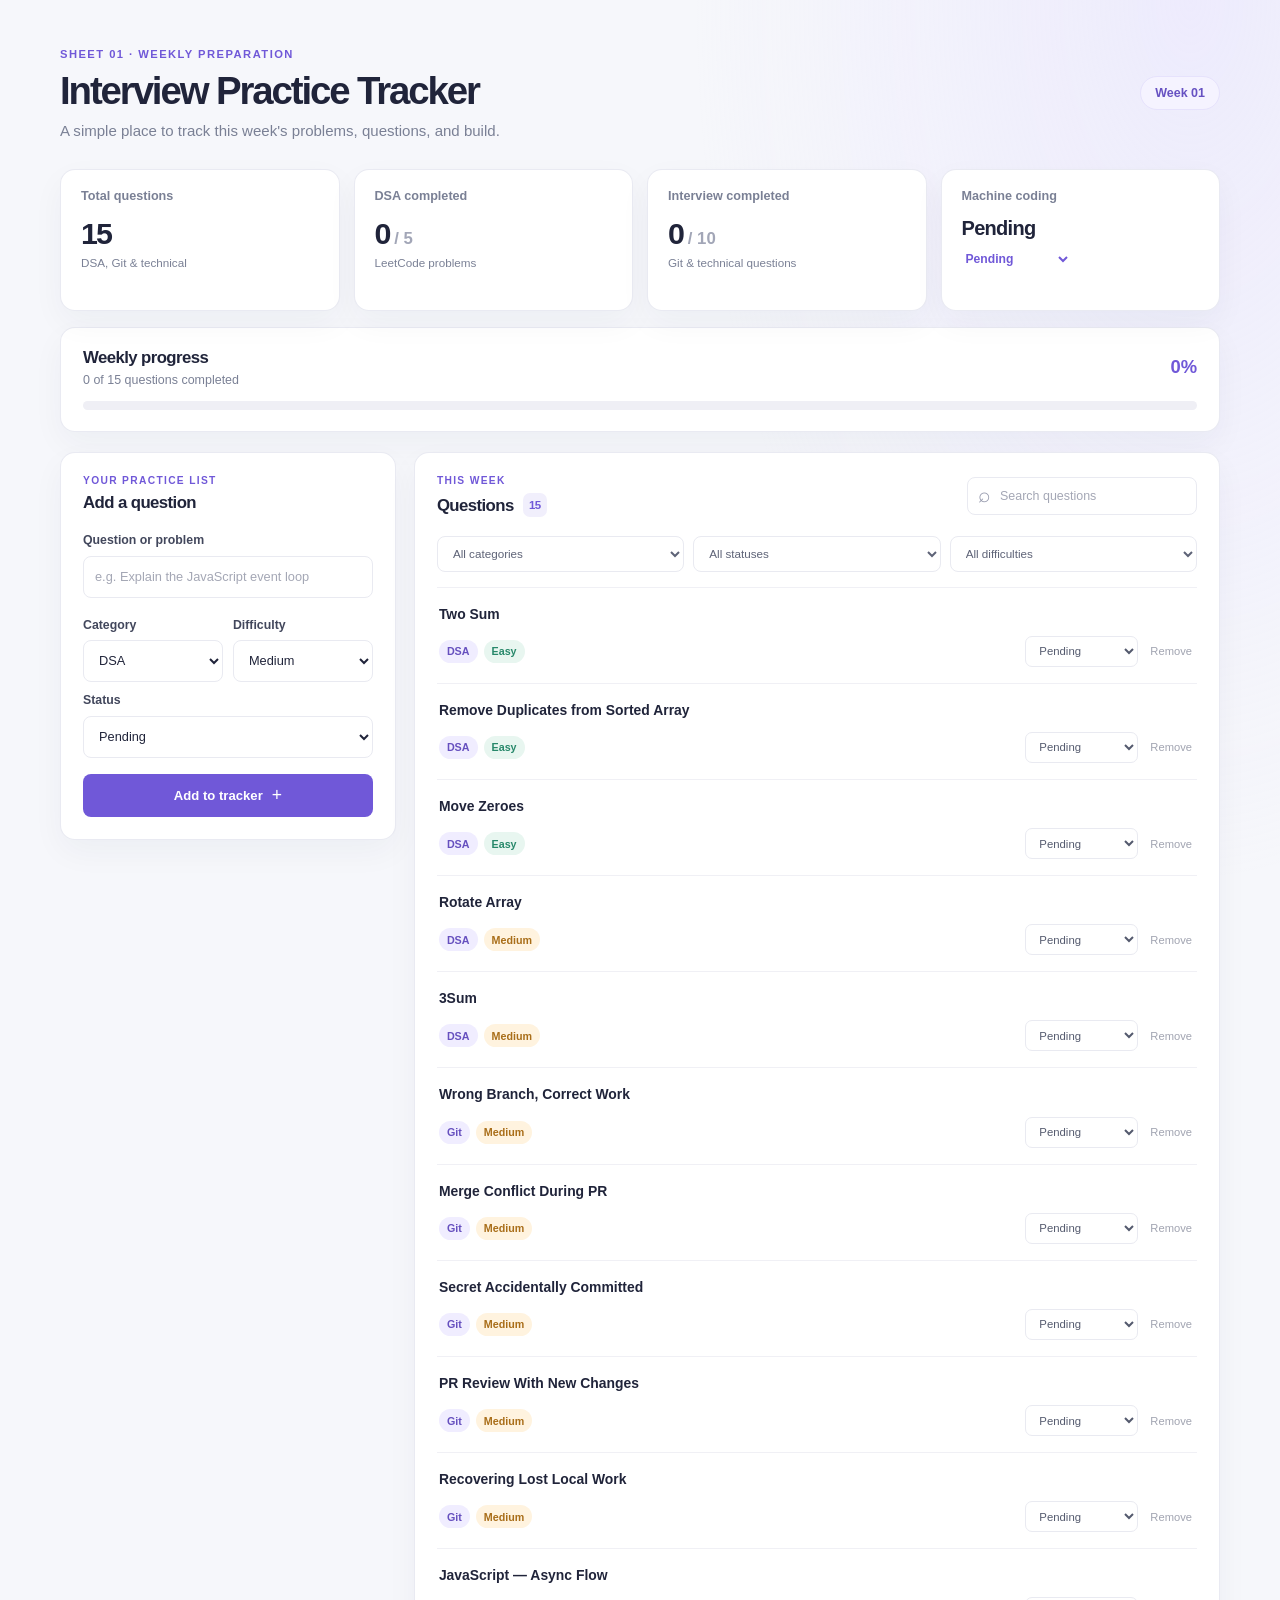
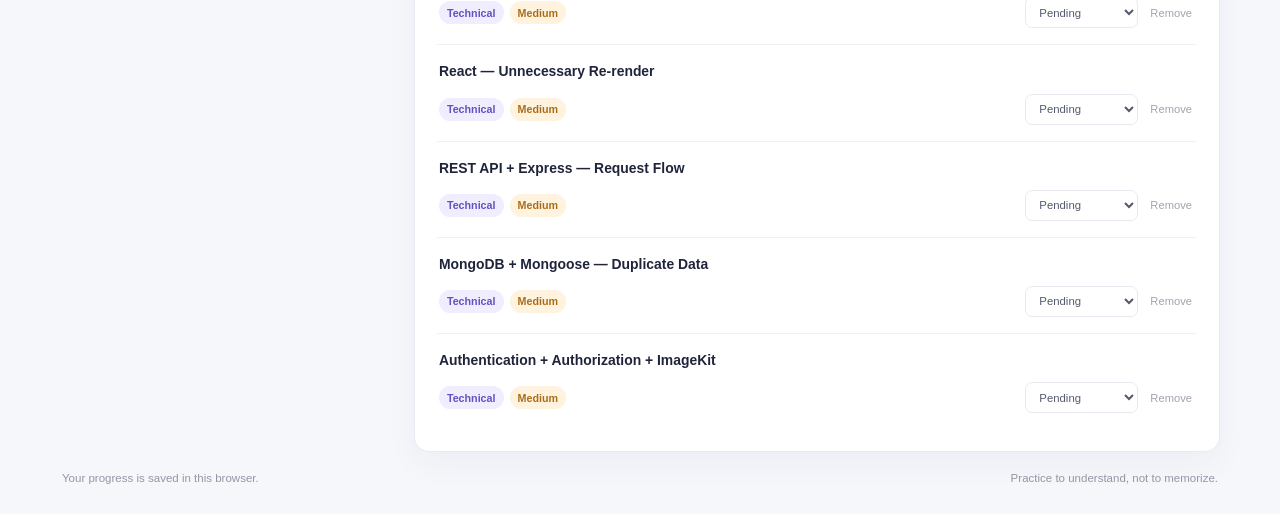
==== dashboard-frontend-machine-coding/index.html @ b96ff873 "completed sheet1" ====
<!doctype html>
<html lang="en">
  <head>
    <meta charset="UTF-8">
    <meta name="viewport" content="width=device-width, initial-scale=1">
    <meta name="theme-color" content="#f6f7fb">
    <title>Interview Practice Tracker</title>
    <link rel="stylesheet" href="styles.css">
    <script src="app.js" defer></script>
  </head>
  <body>
    <main class="page-shell">
      <header class="page-header">
        <div>
          <p class="eyebrow">SHEET 01 · WEEKLY PREPARATION</p>
          <h1>Interview Practice Tracker</h1>
          <p class="intro">A simple place to track this week's problems, questions, and build.</p>
        </div>
        <span class="week-tag">Week 01</span>
      </header>

      <section class="dashboard" aria-label="Weekly dashboard">
        <article class="stat-card">
          <span class="stat-label">Total questions</span>
          <strong class="stat-value" id="total-questions">0</strong>
          <span class="stat-hint">DSA, Git & technical</span>
        </article>
        <article class="stat-card">
          <span class="stat-label">DSA completed</span>
          <strong class="stat-value" id="completed-dsa">0<span class="stat-total"> / 0</span></strong>
          <span class="stat-hint">LeetCode problems</span>
        </article>
        <article class="stat-card">
          <span class="stat-label">Interview completed</span>
          <strong class="stat-value" id="completed-interview">0<span class="stat-total"> / 0</span></strong>
          <span class="stat-hint">Git & technical questions</span>
        </article>
        <article class="stat-card machine-card">
          <span class="stat-label">Machine coding</span>
          <strong class="stat-value" id="machine-status-label">Pending</strong>
          <label class="visually-hidden" for="machine-status">Machine-coding status</label>
          <select id="machine-status" class="machine-select">
            <option value="Pending">Pending</option>
            <option value="In Progress">In Progress</option>
            <option value="Completed">Completed</option>
          </select>
        </article>
      </section>

      <section class="progress-panel" aria-labelledby="progress-heading">
        <div class="progress-copy">
          <div>
            <h2 id="progress-heading">Weekly progress</h2>
            <p id="progress-summary">0 of 0 questions completed</p>
          </div>
          <strong id="progress-percent">0%</strong>
        </div>
        <div
          class="progress-track"
          id="progress-track"
          role="progressbar"
          aria-label="Question completion"
          aria-valuemin="0"
          aria-valuemax="100"
          aria-valuenow="0"
        >
          <span id="progress-fill"></span>
        </div>
      </section>

      <section class="workspace" aria-label="Question tracker">
        <aside class="form-panel">
          <div class="section-heading">
            <p class="eyebrow">YOUR PRACTICE LIST</p>
            <h2>Add a question</h2>
          </div>
          <form id="question-form">
            <label for="question-title">Question or problem</label>
            <input
              id="question-title"
              name="title"
              type="text"
              maxlength="120"
              placeholder="e.g. Explain the JavaScript event loop"
              required
            >
            <p class="field-error" id="form-error" role="alert"></p>

            <div class="form-row">
              <div>
                <label for="question-category">Category</label>
                <select id="question-category" name="category">
                  <option value="DSA">DSA</option>
                  <option value="Git">Git</option>
                  <option value="Technical">Technical</option>
                </select>
              </div>
              <div>
                <label for="question-difficulty">Difficulty</label>
                <select id="question-difficulty" name="difficulty">
                  <option value="Easy">Easy</option>
                  <option value="Medium" selected>Medium</option>
                  <option value="Hard">Hard</option>
                </select>
              </div>
            </div>

            <label for="question-status">Status</label>
            <select id="question-status" name="status">
              <option value="Pending">Pending</option>
              <option value="In Progress">In Progress</option>
              <option value="Completed">Completed</option>
            </select>

            <button class="primary-button" type="submit">Add to tracker <span aria-hidden="true">+</span></button>
          </form>
        </aside>

        <section class="list-panel" aria-labelledby="list-heading">
          <div class="list-header">
            <div class="section-heading">
              <p class="eyebrow">THIS WEEK</p>
              <h2 id="list-heading">Questions <span class="list-count" id="visible-count">0</span></h2>
            </div>
            <label class="search-box">
              <span class="visually-hidden">Search questions</span>
              <span aria-hidden="true">⌕</span>
              <input id="question-search" type="search" placeholder="Search questions">
            </label>
          </div>

          <div class="filters" aria-label="Filter questions">
            <label>
              <span class="visually-hidden">Filter by category</span>
              <select id="filter-category">
                <option value="All">All categories</option>
                <option value="DSA">DSA</option>
                <option value="Git">Git</option>
                <option value="Technical">Technical</option>
              </select>
            </label>
            <label>
              <span class="visually-hidden">Filter by status</span>
              <select id="filter-status">
                <option value="All">All statuses</option>
                <option value="Pending">Pending</option>
                <option value="In Progress">In Progress</option>
                <option value="Completed">Completed</option>
              </select>
            </label>
            <label>
              <span class="visually-hidden">Filter by difficulty</span>
              <select id="filter-difficulty">
                <option value="All">All difficulties</option>
                <option value="Easy">Easy</option>
                <option value="Medium">Medium</option>
                <option value="Hard">Hard</option>
              </select>
            </label>
          </div>

          <p class="storage-message" id="storage-message" role="status" hidden></p>
          <div class="question-list" id="question-list" aria-live="polite"></div>
        </section>
      </section>

      <footer class="page-footer">
        <span>Your progress is saved in this browser.</span>
        <span>Practice to understand, not to memorize.</span>
      </footer>
    </main>
  </body>
</html>
---- dashboard-frontend-machine-coding/styles.css ----
:root {
  color-scheme: light;
  --ink: #20243a;
  --muted: #7a8095;
  --line: #e9eaf1;
  --surface: #ffffff;
  --canvas: #f6f7fb;
  --purple: #7058d8;
  --purple-soft: #f0edff;
  --green: #27886a;
  --green-soft: #e8f6f0;
  --amber: #a96e19;
  --amber-soft: #fff3df;
  --shadow: 0 12px 32px rgba(31, 36, 65, 0.045);
  font-family: "Segoe UI", sans-serif;
  color: var(--ink);
  background: var(--canvas);
  font-synthesis: none;
  text-rendering: optimizeLegibility;
}

* {
  box-sizing: border-box;
}

body {
  min-width: 320px;
  min-height: 100vh;
  margin: 0;
  background:
    radial-gradient(ellipse at 93% 0%, rgba(225, 219, 255, 0.42), transparent 31rem),
    var(--canvas);
}

button,
input,
select {
  font: inherit;
}

button,
select {
  cursor: pointer;
}

.page-shell {
  width: min(1160px, calc(100% - 48px));
  margin: 0 auto;
  padding: 48px 0 30px;
}

.page-header,
.progress-copy,
.list-header,
.question-top,
.question-bottom,
.page-footer {
  display: flex;
  align-items: center;
  justify-content: space-between;
}

.page-header {
  gap: 24px;
  margin-bottom: 30px;
}

.eyebrow {
  margin: 0 0 9px;
  color: var(--purple);
  font-size: 0.7rem;
  font-weight: 700;
  letter-spacing: 0.13em;
}

h1,
h2,
p {
  margin-top: 0;
}

h1,
h2,
.stat-value {
  font-family: "Segoe UI", sans-serif;
}

h1 {
  margin-bottom: 8px;
  font-size: clamp(1.8rem, 4vw, 2.4rem);
  letter-spacing: -0.055em;
  line-height: 1.16;
}

.intro {
  margin: 0;
  color: var(--muted);
  font-size: 0.94rem;
}

.week-tag {
  flex: 0 0 auto;
  padding: 9px 14px;
  border: 1px solid #e6e2fc;
  border-radius: 999px;
  background: #f5f3ff;
  color: #6651c2;
  font-size: 0.78rem;
  font-weight: 700;
}

.dashboard {
  display: grid;
  grid-template-columns: repeat(4, minmax(0, 1fr));
  gap: 14px;
  margin-bottom: 16px;
}

.stat-card,
.progress-panel,
.form-panel,
.list-panel {
  border: 1px solid rgba(231, 232, 241, 0.9);
  border-radius: 15px;
  background: var(--surface);
  box-shadow: var(--shadow);
}

.stat-card {
  min-height: 142px;
  padding: 19px 20px;
}

.stat-label,
.stat-hint {
  display: block;
  color: var(--muted);
  font-size: 0.79rem;
}

.stat-label {
  margin-bottom: 15px;
  font-weight: 600;
}

.stat-value {
  display: block;
  margin-bottom: 4px;
  font-size: 1.9rem;
  font-weight: 800;
  letter-spacing: -0.06em;
  line-height: 1;
}

.stat-total {
  color: #a2a6b7;
  font-size: 1.05rem;
  font-weight: 600;
  letter-spacing: 0;
}

.stat-hint {
  margin-top: 8px;
  font-size: 0.73rem;
}

.machine-card {
  position: relative;
}

.machine-card .stat-value {
  margin-bottom: 9px;
  font-size: 1.25rem;
  letter-spacing: -0.035em;
}

.machine-select {
  max-width: 100%;
  padding: 4px 22px 4px 0;
  border: 0;
  background-color: transparent;
  color: var(--purple);
  font-size: 0.76rem;
  font-weight: 700;
}

.progress-panel {
  padding: 20px 22px 21px;
  margin-bottom: 20px;
}

.progress-copy {
  gap: 16px;
  margin-bottom: 14px;
}

.progress-copy h2,
.section-heading h2 {
  margin: 0;
  font-size: 1.05rem;
  font-weight: 800;
  letter-spacing: -0.035em;
}

.progress-copy p {
  margin: 5px 0 0;
  color: var(--muted);
  font-size: 0.78rem;
}

#progress-percent {
  color: var(--purple);
  font-family: "Segoe UI", sans-serif;
  font-size: 1.15rem;
}

.progress-track {
  height: 9px;
  overflow: hidden;
  border-radius: 99px;
  background: #efeff5;
}

.progress-track span {
  display: block;
  width: 0;
  height: 100%;
  border-radius: inherit;
  background: linear-gradient(90deg, #8068e5, #ad92f2);
  transition: width 180ms ease;
}

.workspace {
  display: grid;
  grid-template-columns: minmax(245px, 0.75fr) minmax(0, 1.8fr);
  align-items: start;
  gap: 18px;
}

.form-panel,
.list-panel {
  padding: 22px;
}

.section-heading {
  margin-bottom: 20px;
}

.section-heading .eyebrow {
  margin-bottom: 7px;
  font-size: 0.64rem;
}

.form-panel form {
  display: grid;
  gap: 9px;
}

.form-panel label,
.form-row label {
  color: #42475c;
  font-size: 0.77rem;
  font-weight: 700;
}

.form-panel input,
.form-panel select,
.filters select,
.search-box {
  width: 100%;
  min-height: 42px;
  border: 1px solid var(--line);
  border-radius: 8px;
  outline: none;
  background-color: #fff;
  color: var(--ink);
  font-size: 0.8rem;
}

.form-panel input,
.form-panel select,
.filters select {
  padding: 0 11px;
}

.form-panel input::placeholder,
.search-box input::placeholder {
  color: #a4a7b5;
}

.form-panel input:focus,
.form-panel select:focus,
.filters select:focus,
.search-box:focus-within {
  border-color: #a595ec;
  box-shadow: 0 0 0 3px rgba(112, 88, 216, 0.1);
}

.form-row {
  display: grid;
  grid-template-columns: 1fr 1fr;
  gap: 10px;
  margin: 2px 0;
}

.form-row > div {
  display: grid;
  gap: 8px;
}

.field-error {
  min-height: 0;
  margin: -3px 0 0;
  color: #bd3d4a;
  font-size: 0.74rem;
}

.primary-button {
  display: flex;
  align-items: center;
  justify-content: center;
  gap: 9px;
  min-height: 43px;
  margin-top: 7px;
  border: 0;
  border-radius: 8px;
  background: var(--purple);
  color: #fff;
  font-size: 0.82rem;
  font-weight: 700;
  transition: background 150ms ease, transform 150ms ease;
}

.primary-button:hover {
  transform: translateY(-1px);
  background: #5d45c5;
}

.primary-button span {
  font-size: 1.1rem;
  font-weight: 400;
}

.list-panel {
  min-width: 0;
}

.list-header {
  gap: 18px;
  margin-bottom: 19px;
}

.list-header .section-heading {
  margin: 0;
}

.list-count {
  display: inline-grid;
  min-width: 24px;
  height: 24px;
  margin-left: 5px;
  place-items: center;
  border-radius: 7px;
  background: #f1effc;
  color: var(--purple);
  font-family: "Segoe UI", sans-serif;
  font-size: 0.72rem;
  vertical-align: 2px;
}

.search-box {
  display: flex;
  align-items: center;
  gap: 7px;
  width: min(230px, 48%);
  min-height: 38px;
  padding: 0 10px;
  color: #969aad;
}

.search-box > span {
  font-size: 1.3rem;
  line-height: 1;
}

.search-box input {
  width: 100%;
  min-width: 0;
  border: 0;
  outline: 0;
  color: var(--ink);
  font-size: 0.78rem;
}

.filters {
  display: grid;
  grid-template-columns: repeat(3, minmax(0, 1fr));
  gap: 9px;
  padding-bottom: 15px;
  border-bottom: 1px solid #f0f0f5;
}

.filters select {
  min-height: 36px;
  color: #5e6377;
  font-size: 0.73rem;
}

.storage-message {
  padding: 10px 12px;
  margin: 14px 0 0;
  border-radius: 8px;
  background: var(--amber-soft);
  color: #805516;
  font-size: 0.78rem;
  line-height: 1.5;
}

.question-list {
  display: grid;
}

.question-item {
  display: grid;
  gap: 12px;
  padding: 16px 2px;
  border-bottom: 1px solid #f0f0f5;
}

.question-item:last-child {
  border-bottom: 0;
}

.question-top {
  align-items: flex-start;
  gap: 12px;
}

.question-title {
  margin: 0;
  font-size: 0.87rem;
  font-weight: 700;
  line-height: 1.45;
  overflow-wrap: anywhere;
}

.question-bottom {
  flex-wrap: wrap;
  gap: 9px;
}

.badges {
  display: flex;
  flex-wrap: wrap;
  gap: 6px;
}

.badge {
  display: inline-flex;
  align-items: center;
  min-height: 23px;
  padding: 3px 8px;
  border-radius: 99px;
  background: #f2f3f7;
  color: #656a7c;
  font-size: 0.67rem;
  font-weight: 700;
}

.badge-category {
  background: var(--purple-soft);
  color: #6650bf;
}

.badge-easy {
  background: var(--green-soft);
  color: var(--green);
}

.badge-medium {
  background: var(--amber-soft);
  color: var(--amber);
}

.badge-hard {
  background: #fcebed;
  color: #b24c58;
}

.question-controls {
  display: flex;
  align-items: center;
  gap: 9px;
}

.status-select {
  max-width: 130px;
  min-height: 31px;
  padding: 0 23px 0 9px;
  border: 1px solid var(--line);
  border-radius: 7px;
  background: #fff;
  color: #545a6e;
  font-size: 0.71rem;
}

.delete-button {
  padding: 5px 3px;
  border: 0;
  background: transparent;
  color: #a1a4b1;
  font-size: 0.7rem;
}

.delete-button:hover {
  color: #b3424d;
}

.empty-state {
  padding: 38px 14px;
  text-align: center;
}

.empty-icon {
  display: grid;
  width: 43px;
  height: 43px;
  margin: 0 auto 13px;
  place-items: center;
  border-radius: 13px;
  background: var(--purple-soft);
  color: var(--purple);
  font-size: 1.25rem;
}

.empty-state h3 {
  margin: 0 0 5px;
  font-size: 0.92rem;
}

.empty-state p {
  max-width: 280px;
  margin: 0 auto;
  color: var(--muted);
  font-size: 0.77rem;
  line-height: 1.5;
}

.page-footer {
  gap: 14px;
  padding: 20px 2px 0;
  color: #9296a7;
  font-size: 0.72rem;
}

.visually-hidden {
  position: absolute;
  width: 1px;
  height: 1px;
  padding: 0;
  overflow: hidden;
  clip: rect(0, 0, 0, 0);
  white-space: nowrap;
  border: 0;
}

@media (max-width: 860px) {
  .page-shell {
    width: min(100% - 32px, 700px);
    padding-top: 34px;
  }

  .dashboard {
    grid-template-columns: repeat(2, minmax(0, 1fr));
  }

  .workspace {
    grid-template-columns: 1fr;
  }

  .form-panel {
    order: 1;
  }
}

@media (max-width: 520px) {
  .page-shell {
    width: calc(100% - 24px);
    padding-top: 27px;
  }

  .page-header {
    align-items: flex-start;
    margin-bottom: 22px;
  }

  .intro {
    max-width: 290px;
    font-size: 0.84rem;
    line-height: 1.5;
  }

  .week-tag {
    margin-top: 2px;
    padding: 7px 10px;
    font-size: 0.68rem;
  }

  .dashboard {
    gap: 9px;
  }

  .stat-card {
    min-height: 126px;
    padding: 15px;
  }

  .stat-value {
    font-size: 1.65rem;
  }

  .progress-panel,
  .form-panel,
  .list-panel {
    padding: 17px;
  }

  .list-header {
    align-items: flex-start;
    flex-direction: column;
    gap: 13px;
  }

  .search-box {
    width: 100%;
  }

  .filters {
    grid-template-columns: 1fr;
    gap: 7px;
  }

  .filters select {
    min-height: 39px;
  }

  .question-controls {
    gap: 6px;
  }

  .status-select {
    max-width: 120px;
    font-size: 0.67rem;
  }

  .page-footer {
    align-items: flex-start;
    flex-direction: column;
    gap: 6px;
  }
}
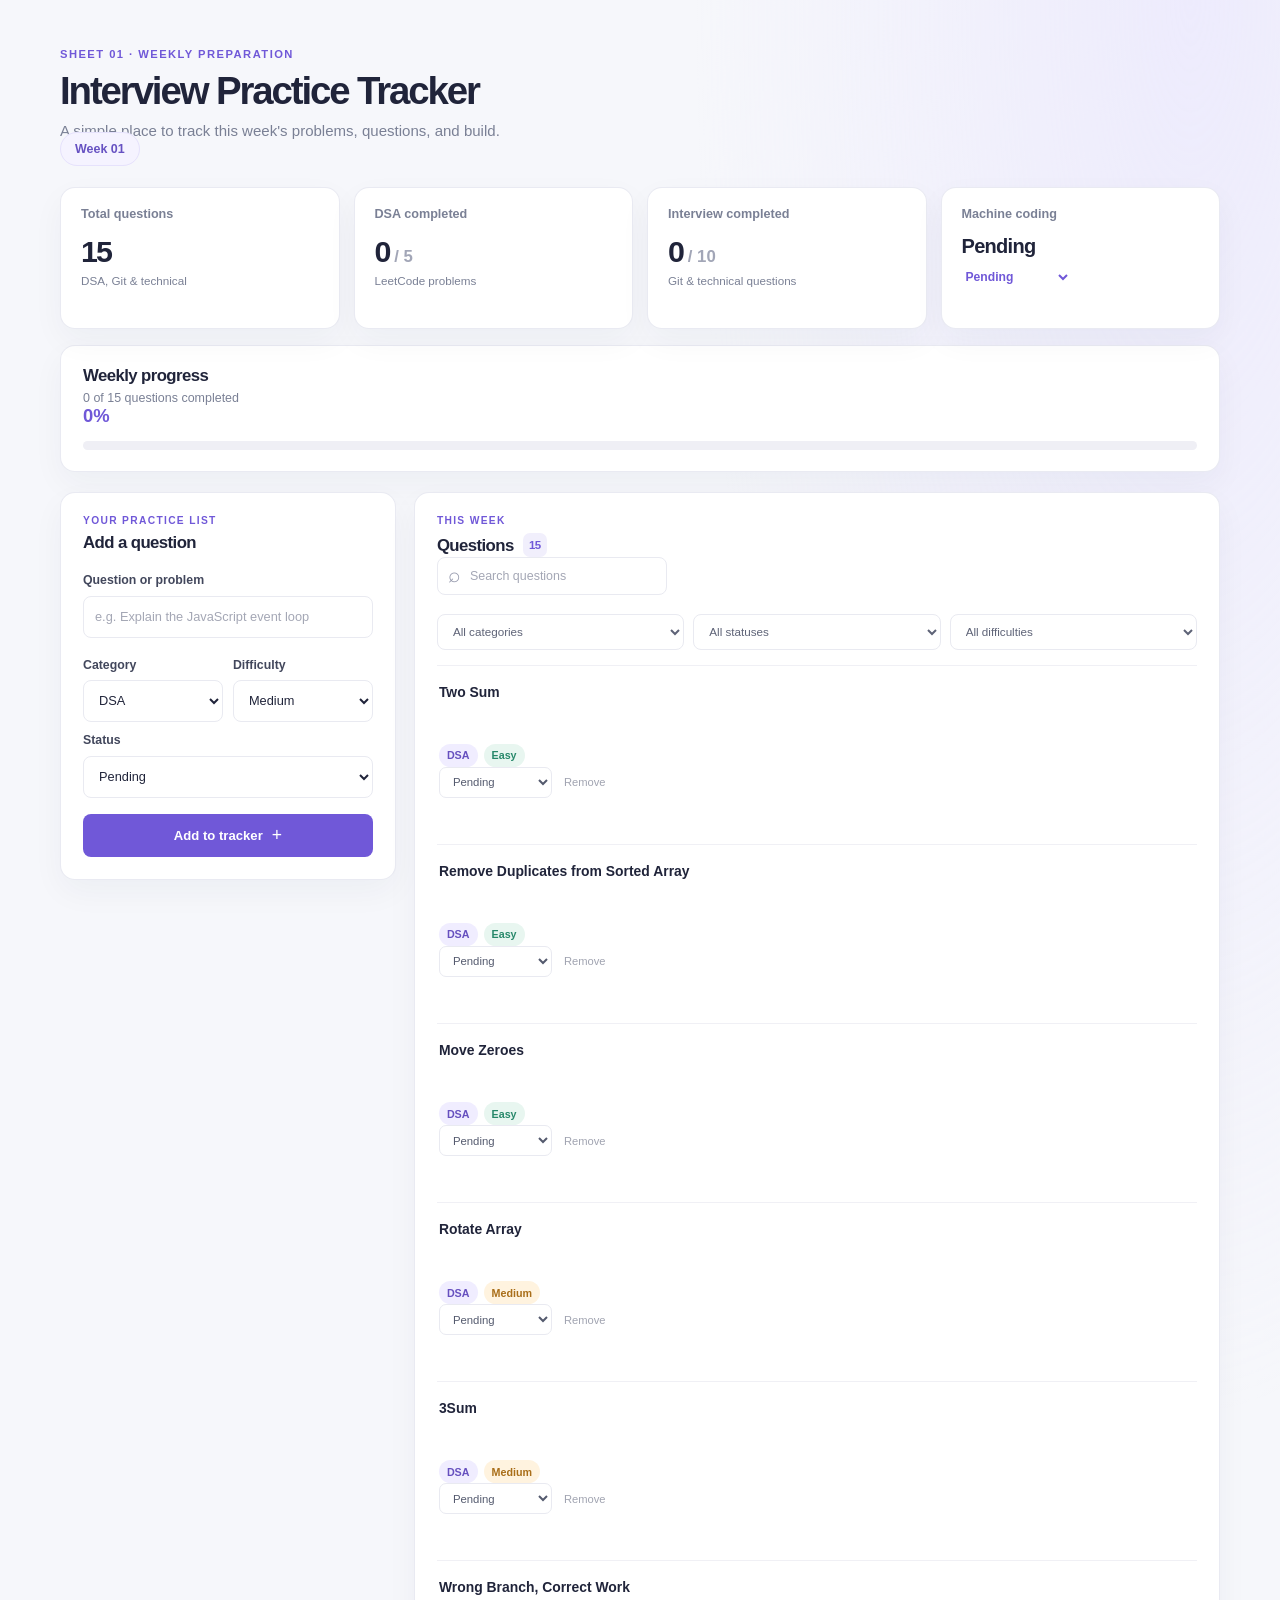
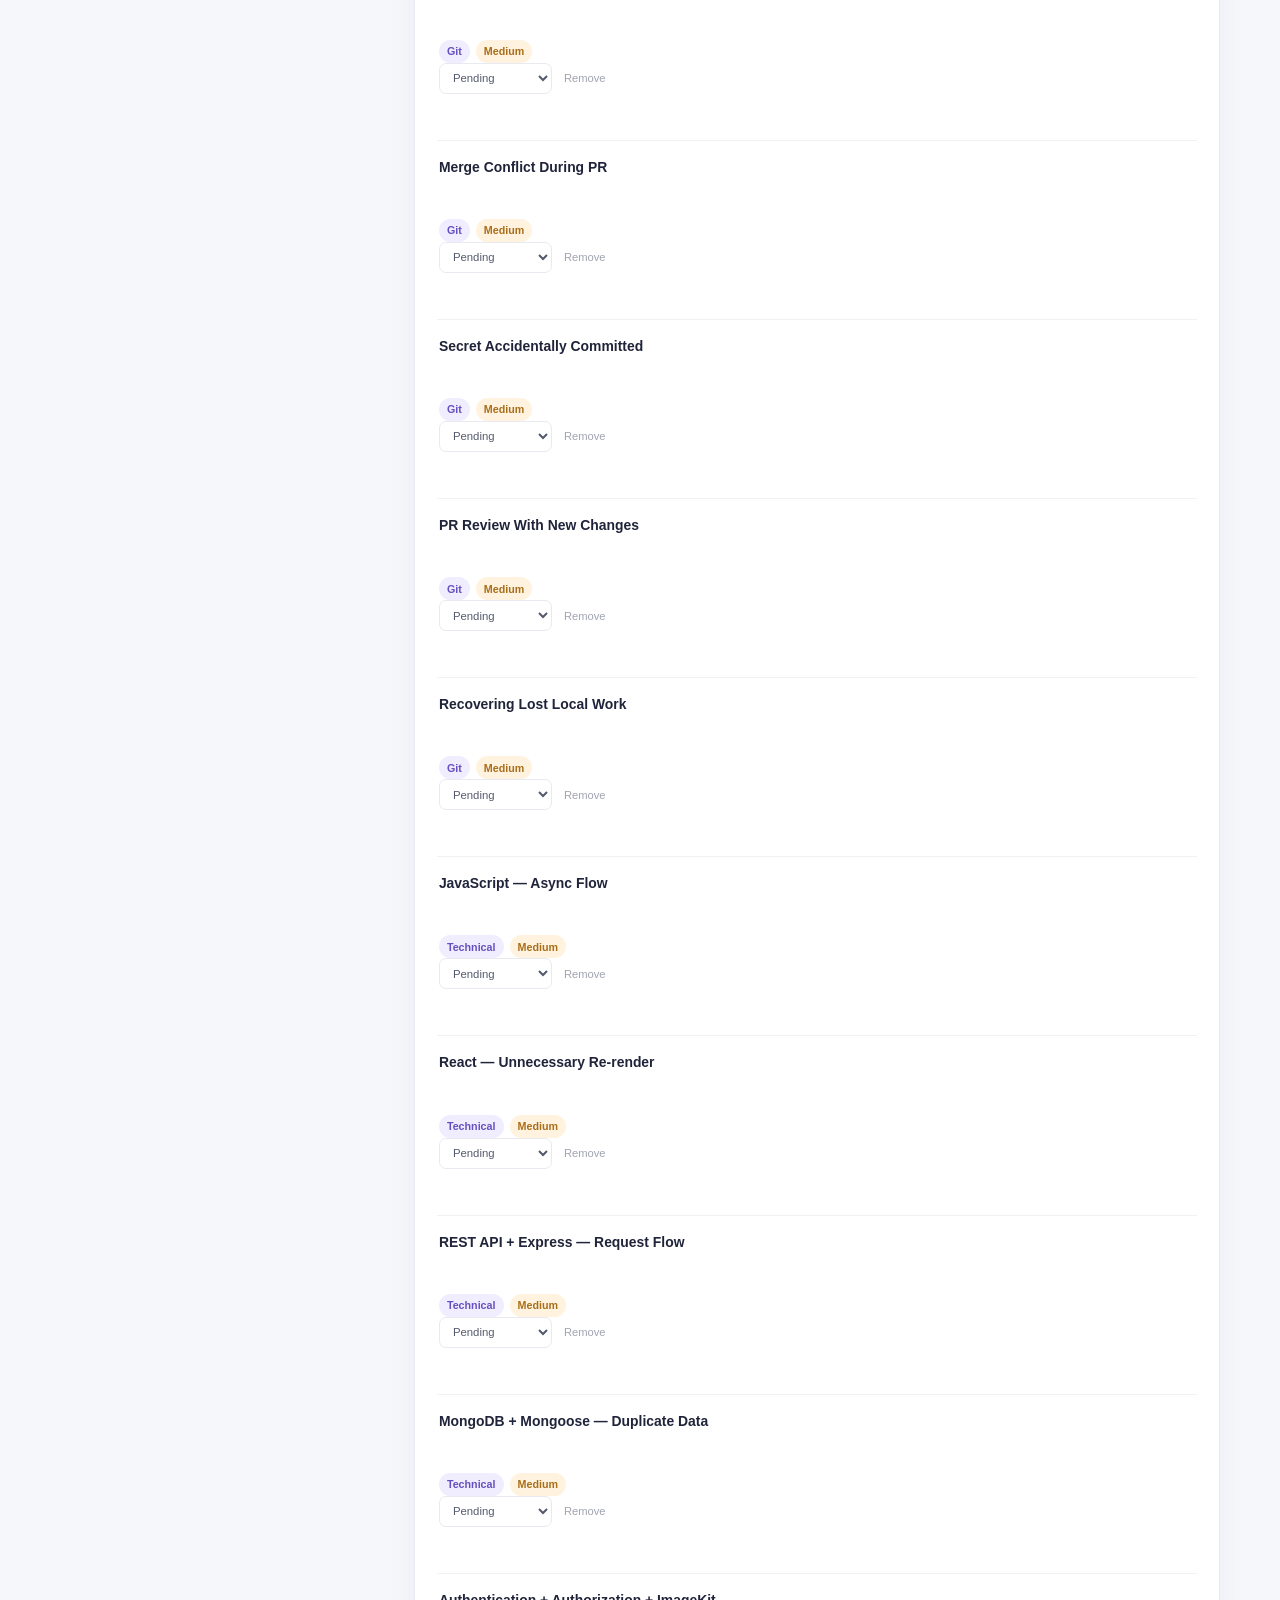
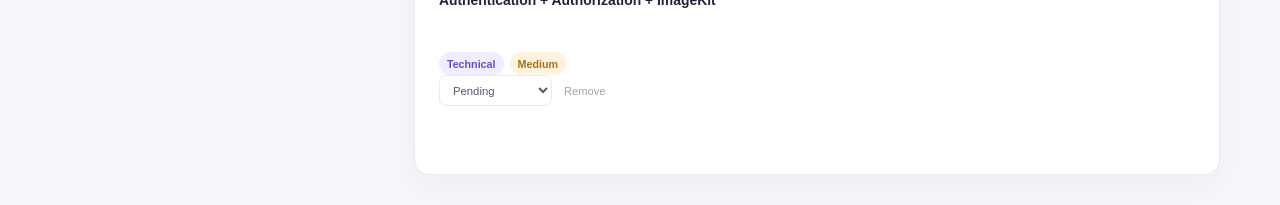
==== commit dae29b59: "completed sheet01 challenge" ====
--- a/dashboard-frontend-machine-coding/index.html
+++ b/dashboard-frontend-machine-coding/index.html
@@ -164,10 +164,7 @@
         </section>
       </section>
 
-      <footer class="page-footer">
-        <span>Your progress is saved in this browser.</span>
-        <span>Practice to understand, not to memorize.</span>
-      </footer>
+    
     </main>
   </body>
 </html>
--- a/dashboard-frontend-machine-coding/styles.css
+++ b/dashboard-frontend-machine-coding/styles.css
@@ -28,7 +28,11 @@
   min-height: 100vh;
   margin: 0;
   background:
-    radial-gradient(ellipse at 93% 0%, rgba(225, 219, 255, 0.42), transparent 31rem),
+    radial-gradient(
+      ellipse at 93% 0%,
+      rgba(225, 219, 255, 0.42),
+      transparent 31rem
+    ),
     var(--canvas);
 }
 
@@ -54,12 +58,6 @@
 .list-header,
 .question-top,
 .question-bottom,
-.page-footer {
-  display: flex;
-  align-items: center;
-  justify-content: space-between;
-}
-
 .page-header {
   gap: 24px;
   margin-bottom: 30px;
@@ -328,7 +326,9 @@
   color: #fff;
   font-size: 0.82rem;
   font-weight: 700;
-  transition: background 150ms ease, transform 150ms ease;
+  transition:
+    background 150ms ease,
+    transform 150ms ease;
 }
 
 .primary-button:hover {
@@ -546,13 +546,6 @@
   line-height: 1.5;
 }
 
-.page-footer {
-  gap: 14px;
-  padding: 20px 2px 0;
-  color: #9296a7;
-  font-size: 0.72rem;
-}
-
 .visually-hidden {
   position: absolute;
   width: 1px;
@@ -652,10 +645,4 @@
     max-width: 120px;
     font-size: 0.67rem;
   }
-
-  .page-footer {
-    align-items: flex-start;
-    flex-direction: column;
-    gap: 6px;
-  }
-}
+}
